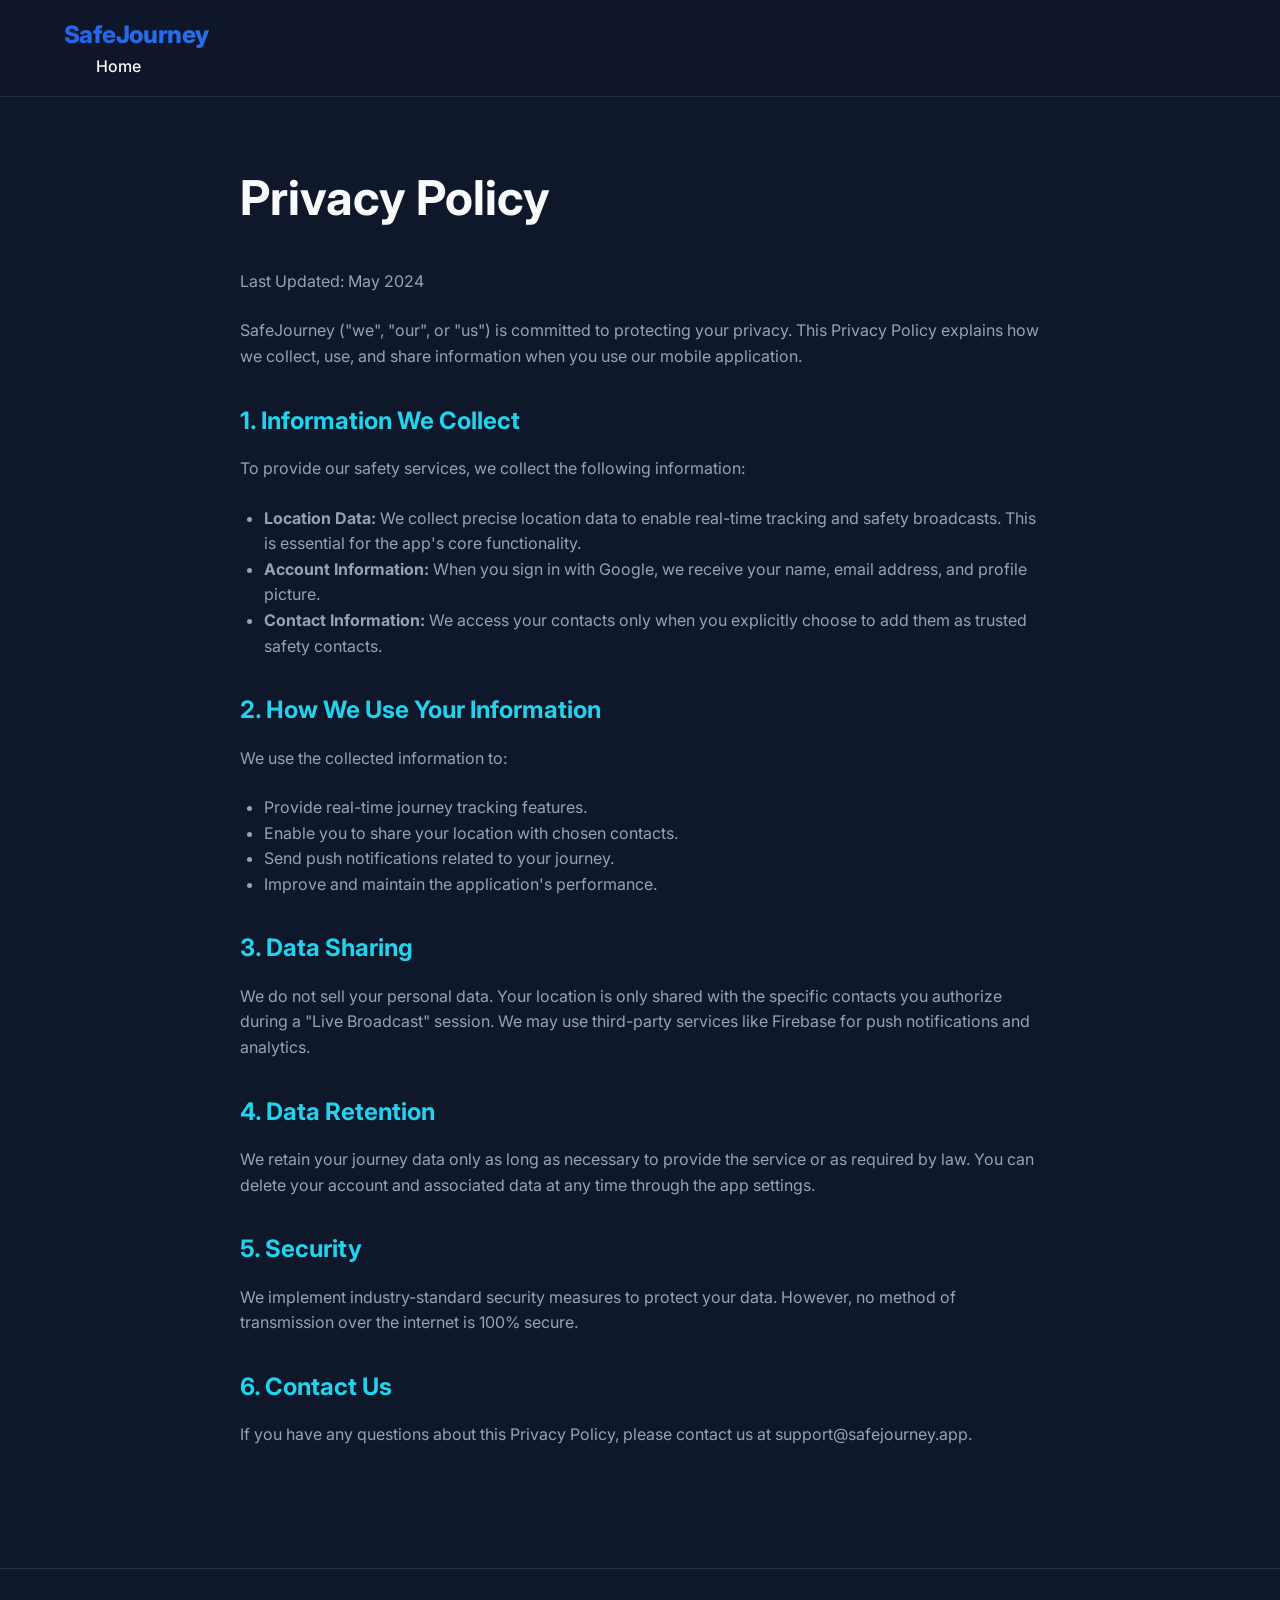
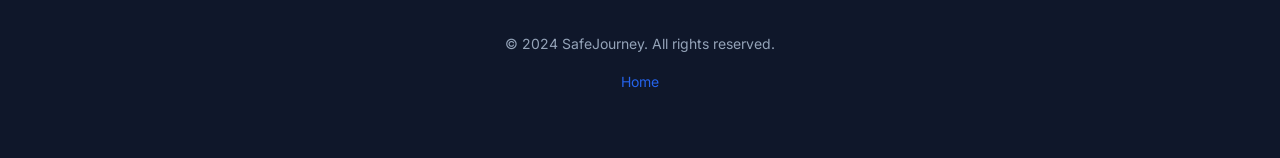
==== privacy.html @ cd358866 "first-commit" ====
<!DOCTYPE html>
<html lang="en-GB">
<head>
    <meta charset="UTF-8">
    <meta name="viewport" content="width=device-width, initial-scale=1.0">
    <title>Privacy Policy | SafeJourney</title>
    <link rel="stylesheet" href="styles.css">
    <link rel="preconnect" href="https://fonts.googleapis.com">
    <link rel="preconnect" href="https://fonts.gstatic.com" crossorigin>
    <link href="https://fonts.googleapis.com/css2?family=Inter:wght@400;500;600;700;800&display=swap" rel="stylesheet">
</head>
<body>
    <header>
        <div class="container nav">
            <div class="logo">SafeJourney</div>
            <div class="nav-links">
                <a href="index.html">Home</a>
            </div>
        </div>
    </header>

    <main class="privacy-content container">
        <h1>Privacy Policy</h1>
        <p>Last Updated: May 2024</p>

        <p>SafeJourney ("we", "our", or "us") is committed to protecting your privacy. This Privacy Policy explains how we collect, use, and share information when you use our mobile application.</p>

        <h2>1. Information We Collect</h2>
        <p>To provide our safety services, we collect the following information:</p>
        <ul>
            <li><strong>Location Data:</strong> We collect precise location data to enable real-time tracking and safety broadcasts. This is essential for the app's core functionality.</li>
            <li><strong>Account Information:</strong> When you sign in with Google, we receive your name, email address, and profile picture.</li>
            <li><strong>Contact Information:</strong> We access your contacts only when you explicitly choose to add them as trusted safety contacts.</li>
        </ul>

        <h2>2. How We Use Your Information</h2>
        <p>We use the collected information to:</p>
        <ul>
            <li>Provide real-time journey tracking features.</li>
            <li>Enable you to share your location with chosen contacts.</li>
            <li>Send push notifications related to your journey.</li>
            <li>Improve and maintain the application's performance.</li>
        </ul>

        <h2>3. Data Sharing</h2>
        <p>We do not sell your personal data. Your location is only shared with the specific contacts you authorize during a "Live Broadcast" session. We may use third-party services like Firebase for push notifications and analytics.</p>

        <h2>4. Data Retention</h2>
        <p>We retain your journey data only as long as necessary to provide the service or as required by law. You can delete your account and associated data at any time through the app settings.</p>

        <h2>5. Security</h2>
        <p>We implement industry-standard security measures to protect your data. However, no method of transmission over the internet is 100% secure.</p>

        <h2>6. Contact Us</h2>
        <p>If you have any questions about this Privacy Policy, please contact us at support@safejourney.app.</p>
    </main>

    <footer>
        <div class="container">
            <p>&copy; 2024 SafeJourney. All rights reserved.</p>
            <p style="margin-top: 1rem;">
                <a href="index.html">Home</a>
            </p>
        </div>
    </footer>
</body>
</html>
---- styles.css ----
:root {
    --primary: #2563eb;
    --primary-hover: #1d4ed8;
    --secondary: #0ea5e9;
    --accent: #22d3ee;
    --bg-dark: #0f172a;
    --bg-card: rgba(30, 41, 59, 0.7);
    --text-main: #f8fafc;
    --text-muted: #94a3b8;
    --glass-border: rgba(255, 255, 255, 0.1);
    --font-sans: 'Inter', system-ui, -apple-system, sans-serif;
}

* {
    margin: 0;
    padding: 0;
    box-sizing: border-box;
}

body {
    font-family: var(--font-sans);
    background-color: var(--bg-dark);
    color: var(--text-main);
    line-height: 1.6;
    overflow-x: hidden;
}

.container {
    max-width: 1200px;
    margin: 0 auto;
    padding: 0 1.5rem;
}

/* Glassmorphism Header */
header {
    position: fixed;
    top: 0;
    width: 100%;
    z-index: 1000;
    background: rgba(15, 23, 42, 0.8);
    backdrop-filter: blur(12px);
    border-bottom: 1px solid var(--glass-border);
    padding: 1rem 0;
}

nav {
    display: flex;
    justify-content: space-between;
    align-items: center;
}

.logo {
    font-size: 1.5rem;
    font-weight: 800;
    background: linear-gradient(to right, var(--primary), var(--accent));
    -webkit-background-clip: text;
    -webkit-text-fill-color: transparent;
    letter-spacing: -0.025em;
}

.nav-links a {
    color: var(--text-main);
    text-decoration: none;
    margin-left: 2rem;
    font-weight: 500;
    transition: color 0.3s ease;
}

.nav-links a:hover {
    color: var(--accent);
}

/* Hero Section */
.hero {
    padding: 10rem 0 6rem;
    text-align: center;
    background: radial-gradient(circle at top center, rgba(37, 99, 235, 0.15) 0%, transparent 70%);
}

.hero h1 {
    font-size: 4rem;
    font-weight: 800;
    margin-bottom: 1.5rem;
    letter-spacing: -0.05em;
    line-height: 1.1;
}

.hero p {
    font-size: 1.25rem;
    color: var(--text-muted);
    max-width: 600px;
    margin: 0 auto 2.5rem;
}

.btn {
    display: inline-block;
    padding: 0.8rem 2rem;
    border-radius: 9999px;
    font-weight: 600;
    text-decoration: none;
    transition: all 0.3s cubic-bezier(0.4, 0, 0.2, 1);
}

.btn-primary {
    background: var(--primary);
    color: white;
    box-shadow: 0 10px 15px -3px rgba(37, 99, 235, 0.3);
}

.btn-primary:hover {
    background: var(--primary-hover);
    transform: translateY(-2px);
    box-shadow: 0 20px 25px -5px rgba(37, 99, 235, 0.4);
}

/* Features Grid */
.features {
    padding: 6rem 0;
}

.section-title {
    text-align: center;
    margin-bottom: 4rem;
}

.section-title h2 {
    font-size: 2.5rem;
    font-weight: 700;
}

.features-grid {
    display: grid;
    grid-template-columns: repeat(auto-fit, minmax(300px, 1fr));
    gap: 2rem;
}

.feature-card {
    background: var(--bg-card);
    padding: 2.5rem;
    border-radius: 1.5rem;
    border: 1px solid var(--glass-border);
    transition: transform 0.3s ease, border-color 0.3s ease;
}

.feature-card:hover {
    transform: translateY(-5px);
    border-color: var(--primary);
}

.feature-icon {
    width: 3rem;
    height: 3rem;
    background: rgba(37, 99, 235, 0.1);
    border-radius: 0.75rem;
    display: flex;
    align-items: center;
    justify-content: center;
    margin-bottom: 1.5rem;
    color: var(--primary);
}

.feature-card h3 {
    margin-bottom: 1rem;
    font-size: 1.25rem;
}

.feature-card p {
    color: var(--text-muted);
}

/* Privacy Page Specific */
.privacy-content {
    padding: 10rem 0 6rem;
    max-width: 800px;
    margin: 0 auto;
}

.privacy-content h1 {
    font-size: 3rem;
    margin-bottom: 2rem;
}

.privacy-content h2 {
    margin: 2rem 0 1rem;
    color: var(--accent);
}

.privacy-content p, .privacy-content ul {
    margin-bottom: 1.5rem;
    color: var(--text-muted);
}

.privacy-content ul {
    padding-left: 1.5rem;
}

/* Footer */
footer {
    padding: 4rem 0;
    border-top: 1px solid var(--glass-border);
    text-align: center;
}

footer p {
    color: var(--text-muted);
    font-size: 0.875rem;
}

footer a {
    color: var(--primary);
    text-decoration: none;
}

/* Animations */
@keyframes fadeIn {
    from { opacity: 0; transform: translateY(20px); }
    to { opacity: 1; transform: translateY(0); }
}

.hero, .feature-card {
    animation: fadeIn 0.8s ease-out forwards;
}

@media (max-width: 768px) {
    .hero h1 { font-size: 2.5rem; }
    .nav-links { display: none; }
}
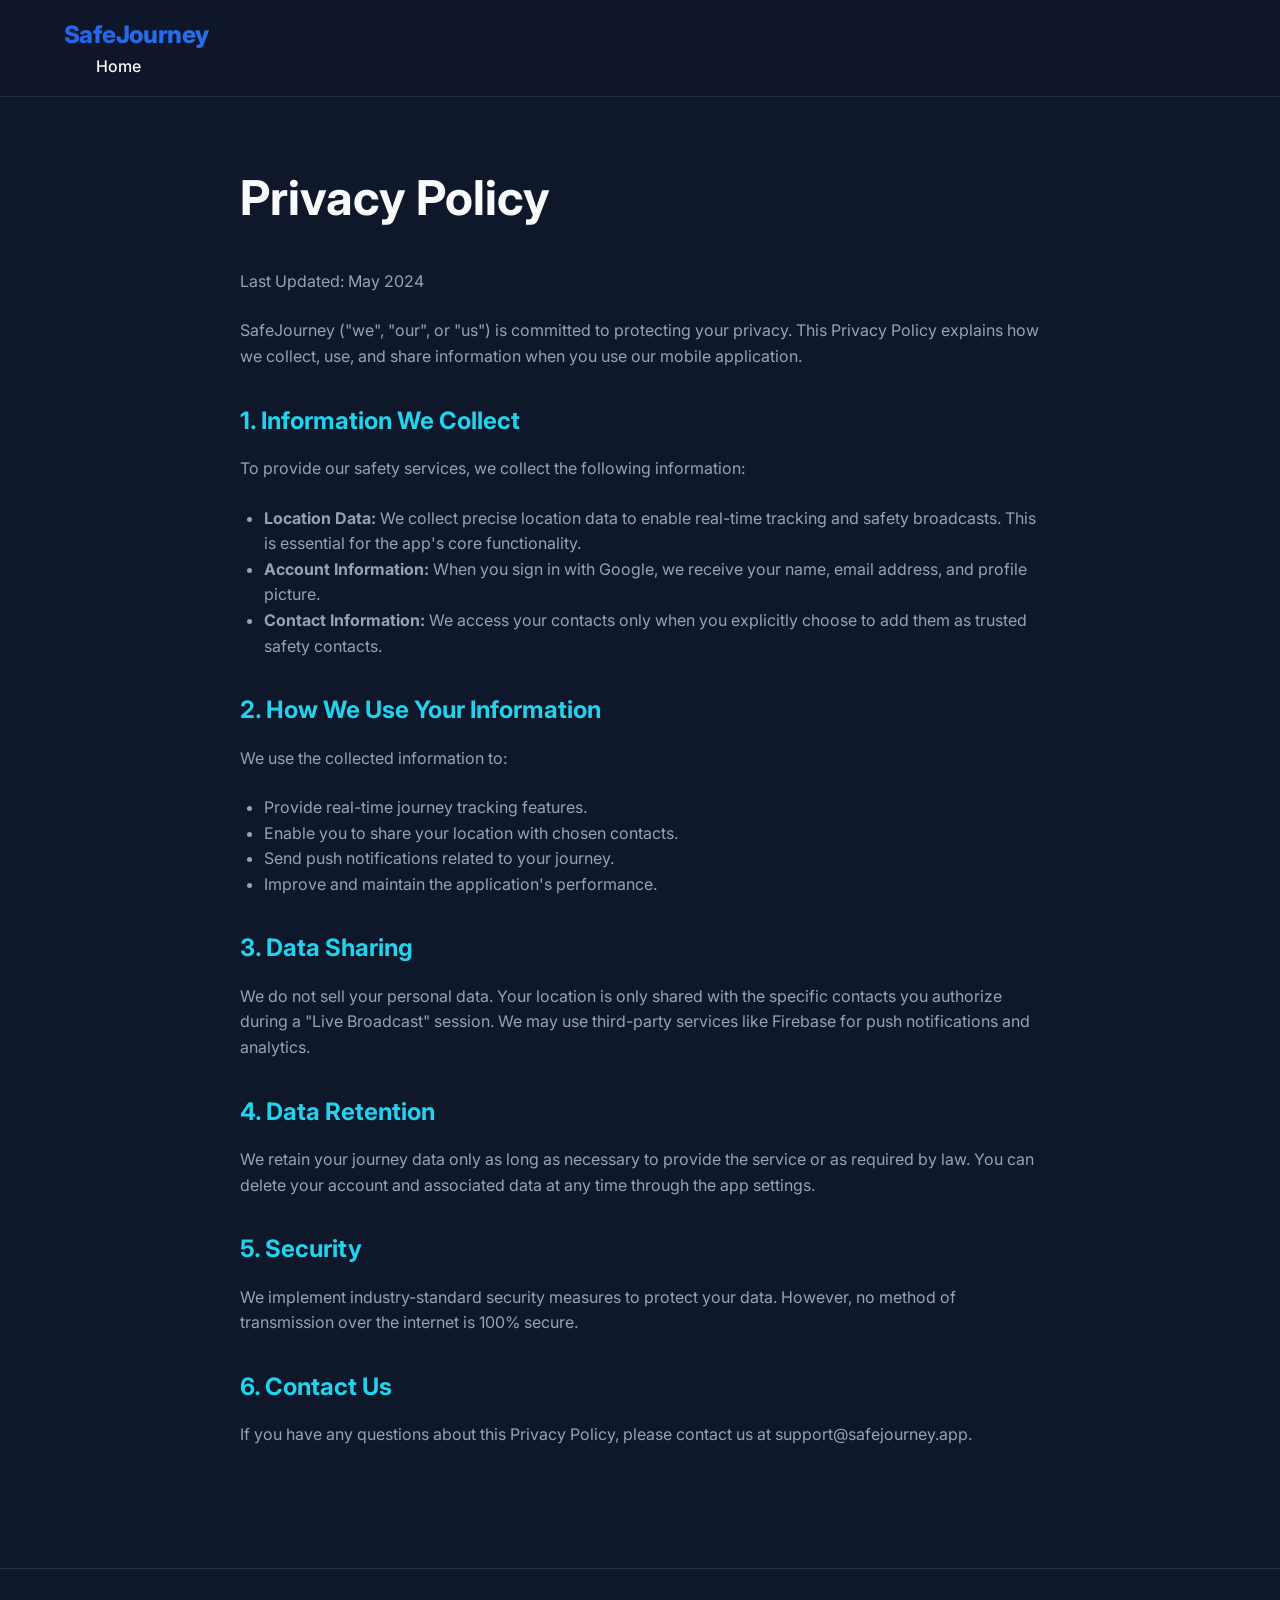
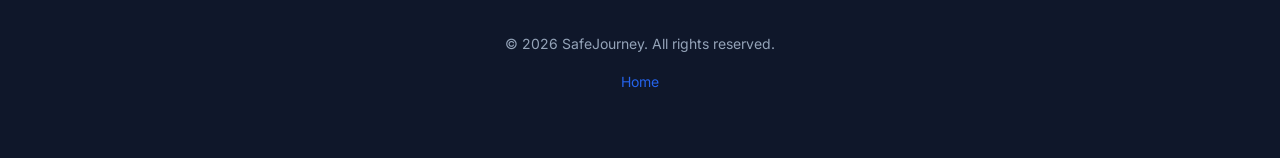
==== commit 7d7ea649: "update the year" ====
--- a/privacy.html
+++ b/privacy.html
@@ -57,7 +57,7 @@
 
     <footer>
         <div class="container">
-            <p>&copy; 2024 SafeJourney. All rights reserved.</p>
+            <p>&copy; 2026 SafeJourney. All rights reserved.</p>
             <p style="margin-top: 1rem;">
                 <a href="index.html">Home</a>
             </p>
